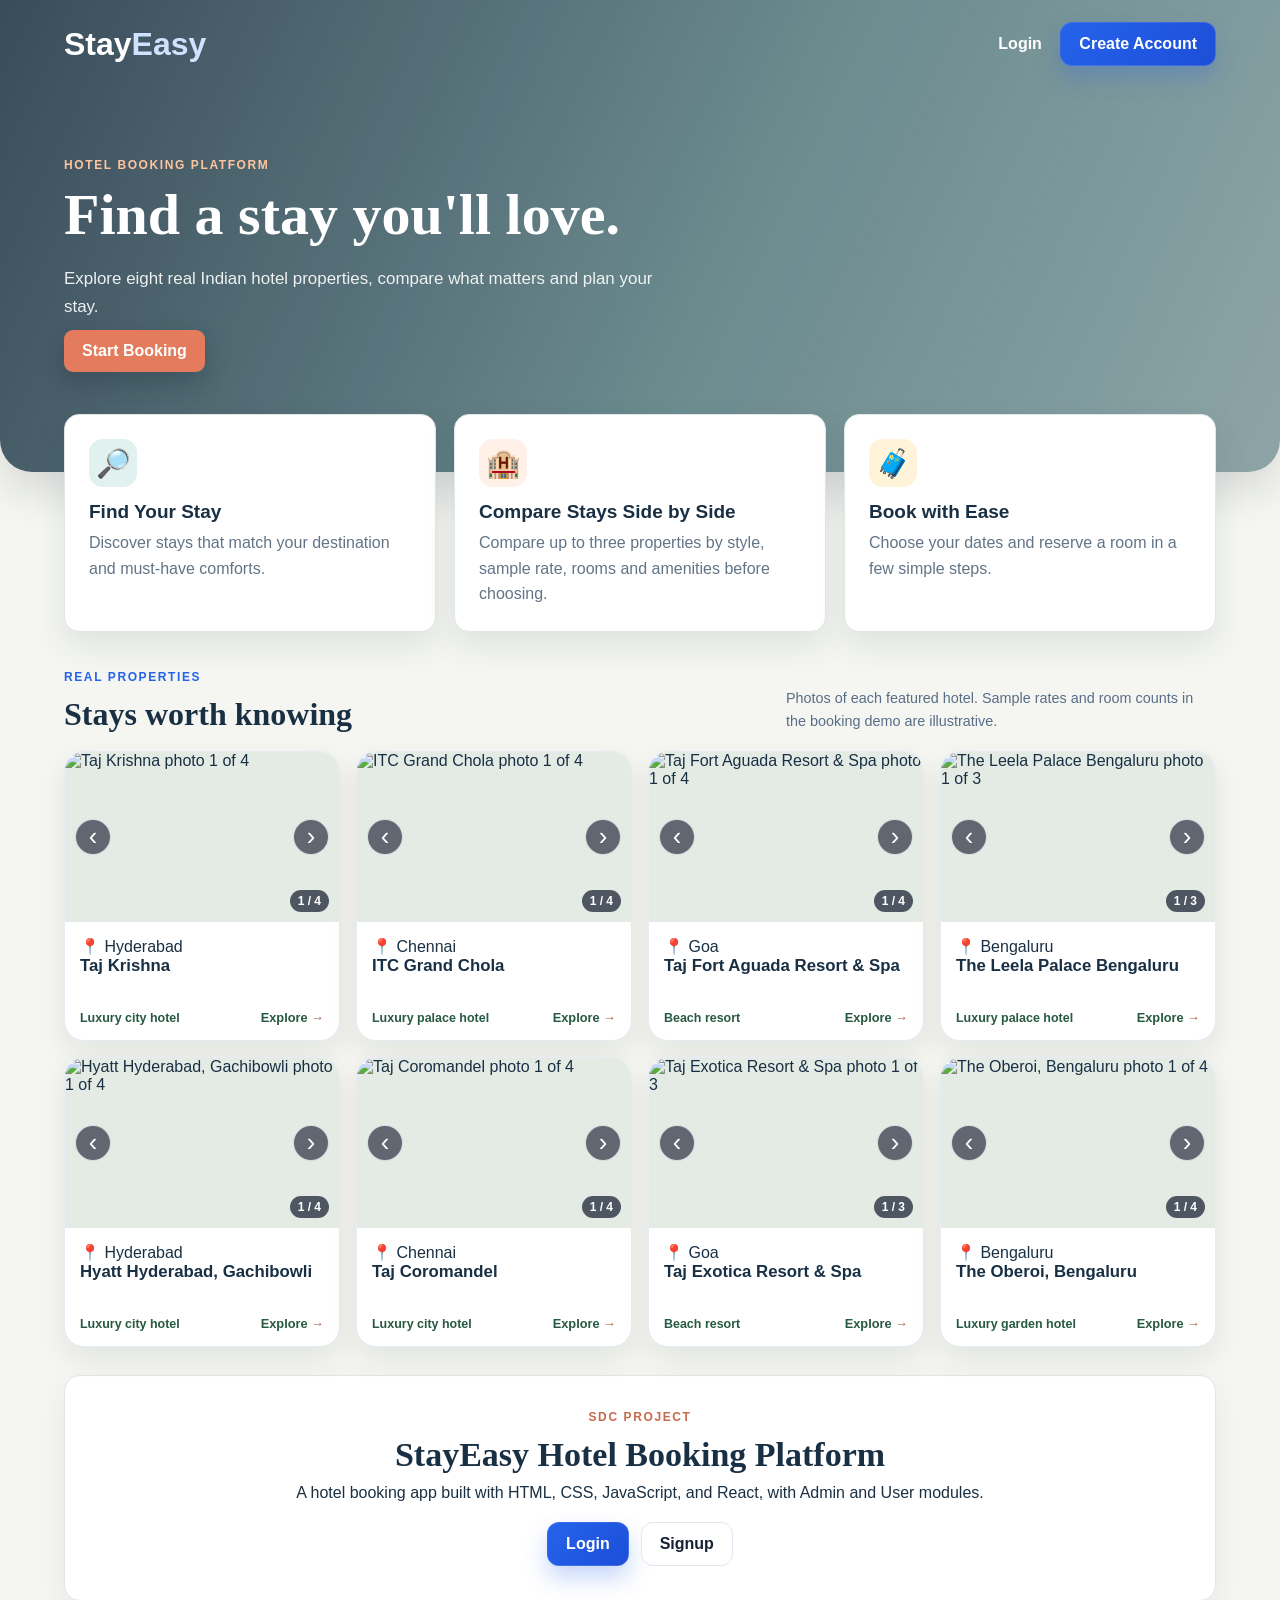
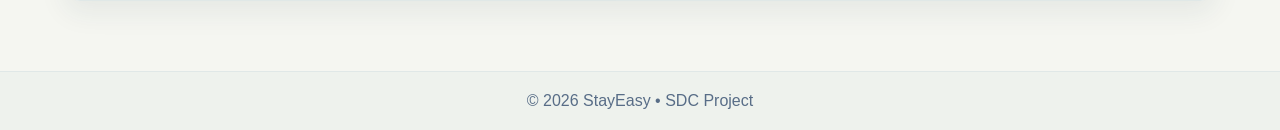
==== index.html @ d57a73f9 "Initial commit: hotel booking project" ====
<!DOCTYPE html>
<html lang="en">
  <head>
    <meta charset="UTF-8" />
    <meta name="viewport" content="width=device-width, initial-scale=1.0" />
    <title>StayEasy | Hotel Booking</title>
    <link rel="stylesheet" href="style.css?v=20261106-verified-galleries" />
  </head>

  <body class="landing-page">
    <header class="hero">
      <nav>
        <a class="brand" href="index.html">Stay<span>Easy</span></a>

        <div>
          <a class="nav-link" href="login.html">Login</a>
          <a class="nav-btn" href="signup.html">Create Account</a>
        </div>
      </nav>

      <div class="hero-content">
        <p class="eyebrow">HOTEL BOOKING PLATFORM</p>
        <h1>Find a stay you'll love.</h1>
        <p>
          Explore eight real Indian hotel properties, compare what matters and plan your stay.
        </p>
        <a class="primary-btn" href="login.html">Start Booking</a>
      </div>
    </header>

    <main class="landing">
      <section class="features">
        <article>
          <b>🔎</b>
          <h3>Find Your Stay</h3>
          <p>Discover stays that match your destination and must-have comforts.</p>
        </article>

        <article>
          <b>🏨</b>
          <h3>Compare Stays Side by Side</h3>
          <p>Compare up to three properties by style, sample rate, rooms and amenities before choosing.</p>
        </article>

        <article>
          <b>🧳</b>
          <h3>Book with Ease</h3>
          <p>Choose your dates and reserve a room in a few simple steps.</p>
        </article>
      </section>

      <section class="featured-stays">
        <div class="featured-stays-heading">
          <div>
            <p class="eyebrow blue">REAL PROPERTIES</p>
            <h2>Stays worth knowing</h2>
          </div>
          <p>Photos of each featured hotel. Sample rates and room counts in the booking demo are illustrative.</p>
        </div>

        <div id="featuredHotels" class="hotel-grid featured-hotel-grid"></div>
      </section>

      <section class="card center">
        <p class="eyebrow blue">SDC PROJECT</p>
        <h2>StayEasy Hotel Booking Platform</h2>
        <p>A hotel booking app built with HTML, CSS, JavaScript, and React, with Admin and User modules.</p>

        <div class="actions">
          <a class="primary-btn" href="login.html">Login</a>
          <a class="secondary-btn" href="signup.html">Signup</a>
        </div>
      </section>
    </main>

    <footer>© 2026 StayEasy • SDC Project</footer>
    <script src="https://cdnjs.cloudflare.com/ajax/libs/react/18.3.1/umd/react.production.min.js" crossorigin></script>
    <script src="https://cdnjs.cloudflare.com/ajax/libs/react-dom/18.3.1/umd/react-dom.production.min.js" crossorigin></script>
    <script src="script.js?v=20261106-react-featured-stays"></script>
    <script src="featured-hotels.js?v=20261106-react-featured-stays"></script>
  </body>
</html>
---- style.css ----
:root {
  --blue: #2563eb;
  --blue-dark: #1d4ed8;
  --bg: #f5f7fb;
  --text: #172033;
  --muted: #586d87;
  --card: #fff;
  --shadow: 0 12px 30px rgba(15, 23, 42, 0.08);
}

* { box-sizing: border-box; margin: 0; padding: 0; font-family: "Segoe UI", sans-serif; }
body {
  background: radial-gradient(circle at top, #f9fbff 0%, var(--bg) 42%, #edf2f7 100%);
  color: var(--text);
}
a { text-decoration: none; }
img { max-width: 100%; display: block; }
button, input, select { font: inherit; }

.hero {
  background: linear-gradient(120deg, rgba(9, 17, 33, 0.9), rgba(37, 99, 235, 0.75)), url('images/hotel-skyline.svg') center/cover no-repeat;
  color: #fff;
  min-height: 440px;
  border-bottom-left-radius: 28px;
  border-bottom-right-radius: 28px;
  box-shadow: 0 20px 40px rgba(15, 23, 42, 0.12);
}

nav, .dashboard-nav {
  display: flex; justify-content: space-between; align-items: center;
  padding: 20px 5%;
}

.brand { color: #fff; font-size: 2rem; font-weight: 800; }
.brand span { color: #cfe3ff; }
.brand.dark { color: var(--text); }
.brand.dark span { color: var(--blue); }

.nav-link, .nav-btn, .primary-btn, .secondary-btn, .logout, .book-btn, .confirm-btn, .delete {
  display: inline-flex; align-items: center; justify-content: center;
  border-radius: 12px; font-weight: 700; transition: 0.2s ease;
}

.nav-link { color: #fff; padding: 10px 14px; }
.nav-link:hover { background: rgba(255,255,255,0.08); }
.nav-btn, .primary-btn, .book-btn, .confirm-btn {
  background: linear-gradient(135deg, var(--blue), var(--blue-dark));
  color: #fff; padding: 12px 18px; box-shadow: 0 12px 22px rgba(37, 99, 235, .25);
  border: 1px solid rgba(255,255,255,0.12);
}
.nav-btn:hover, .primary-btn:hover, .book-btn:hover, .confirm-btn:hover {
  transform: translateY(-1px);
  box-shadow: 0 16px 26px rgba(37, 99, 235, .28);
}
.secondary-btn, .logout {
  background: #fff; color: var(--text); border: 1px solid #dfe7f1; padding: 12px 18px;
}
.secondary-btn:hover, .logout:hover { background: #f8fbff; }

.hero-content {
  max-width: 1200px; margin: 0 auto; padding: 72px 24px 86px;
}
.hero h1 { font-size: clamp(2.4rem, 6vw, 4.5rem); margin-bottom: 18px; }
.hero-content p:not(.eyebrow) { max-width: 620px; font-size: 1.06rem; line-height: 1.7; color: rgba(255,255,255,0.9); }
.eyebrow { letter-spacing: 1.6px; font-size: 12px; font-weight: 800; margin-bottom: 12px; }
.eyebrow.blue { color: var(--blue); }

.landing, .dashboard { max-width: 1200px; margin: 0 auto; padding: 48px 24px 70px; }
.features {
  display: grid; grid-template-columns: repeat(3, minmax(0, 1fr)); gap: 20px;
  margin-top: -70px; position: relative; z-index: 1;
}
.features article, .card, .auth-card, .stat, .stats > div, .hotel, .booking-item, .admin-hotel, .modal-card {
  background: var(--card); border: 1px solid #e5ecf4; border-radius: 20px; box-shadow: var(--shadow);
}
.features article, .card, .auth-card, .stat, .stats > div { padding: 24px; }
.hotel:hover, .booking-item:hover, .admin-hotel:hover {
  transform: translateY(-2px);
  box-shadow: 0 18px 36px rgba(15, 23, 42, 0.09);
}
.features b {
  display: inline-flex; width: 54px; height: 54px; align-items: center; justify-content: center;
  font-size: 28px; border-radius: 16px; background: #edf5ff;
}
.features h3 { margin: 12px 0 8px; }
.features p, .muted, .message { color: var(--muted); line-height: 1.7; }

.center { text-align: center; margin-top: 28px; }
.center h2 { font-size: clamp(1.9rem, 3vw, 2.4rem); margin-bottom: 10px; }
.actions { display: flex; justify-content: center; gap: 12px; margin-top: 20px; flex-wrap: wrap; }
footer { text-align: center; color: var(--muted); padding: 20px; }

.auth { min-height: 100vh; display: grid; place-items: center; padding: 30px 18px; background: linear-gradient(135deg, #eef5ff, #f8fafc); }
.auth-card { width: min(460px, 100%); padding: 28px; }
.auth-card form, .booking-form, #hotelForm { display: grid; gap: 14px; margin-top: 16px; }
label { display: grid; gap: 8px; font-weight: 600; }
input, select {
  width: 100%; border: 1px solid #dfeaf5; border-radius: 12px; background: #f8fbff;
  padding: 12px 14px; color: var(--text);
}
input:focus, select:focus { outline: none; border-color: rgba(37, 99, 235, .5); }

.dashboard-nav { background: rgba(255,255,255,.9); border-bottom: 1px solid #eaeff6; }
.dashboard-nav .brand { color: var(--text); }
.dashboard-nav .brand span { color: var(--blue); }

.dash-head { display: flex; justify-content: space-between; align-items: center; margin-bottom: 20px; }
.stats { display: grid; grid-template-columns: repeat(4, minmax(0, 1fr)); gap: 18px; margin-bottom: 24px; }
.stats > div, .stat { display: grid; place-items: center; padding: 20px; text-align: center; }
.stats b, .stat b { font-size: 2rem; color: var(--blue); }

.search {
  display: grid; grid-template-columns: repeat(4, minmax(0, 1fr)); gap: 14px;
  padding: 16px; margin-bottom: 20px; border: 1px solid #e6edf5; border-radius: 18px; background: rgba(255,255,255,.7);
}

.hotel-grid { display: grid; grid-template-columns: repeat(3, minmax(0, 1fr)); gap: 20px; }
.hotel { overflow: hidden; }
.hotel-gallery { position: relative; overflow: hidden; background: #e4ebe5; }
.hotel-image { width: 100%; height: 200px; object-fit: cover; }
.gallery-arrow {
  position: absolute;
  top: 50%;
  display: grid;
  width: 36px;
  height: 36px;
  place-items: center;
  transform: translateY(-50%);
  border: 1px solid rgba(255,255,255,.75);
  border-radius: 50%;
  background: rgba(15, 23, 42, .62);
  color: #fff;
  cursor: pointer;
  font-size: 1.6rem;
  line-height: 1;
}
.gallery-arrow:hover { background: rgba(15, 23, 42, .88); }
.gallery-previous { left: 10px; }
.gallery-next { right: 10px; }
.gallery-count {
  position: absolute;
  right: 10px;
  bottom: 10px;
  padding: 4px 8px;
  border-radius: 999px;
  background: rgba(15, 23, 42, .7);
  color: #fff;
  font-size: .75rem;
  font-weight: 700;
}
.hotel-body { padding: 18px; }
.hotel-top { display: flex; justify-content: space-between; align-items: flex-start; margin-bottom: 12px; }
.rating { background: #fff7d6; color: #915d00; border-radius: 999px; padding: 6px 10px; font-size: 0.8rem; font-weight: 800; }
.hotel-type { color: #275943; font-size: 0.78rem; font-weight: 700; }
.amenities { display: flex; flex-wrap: wrap; gap: 8px; margin: 10px 0 16px; }
.chip { background: #edf5ff; color: var(--blue); border-radius: 999px; padding: 6px 10px; font-size: 0.78rem; font-weight: 700; }
.hotel-bottom { display: flex; justify-content: space-between; align-items: end; gap: 12px; }
.price strong { font-size: 1.5rem; }
.price span, .rooms { color: var(--muted); font-size: 0.82rem; }
.hotel-actions { display: flex; align-items: center; gap: 8px; }
.book-btn { padding: 12px 16px; cursor: pointer; }
.book-btn:disabled { background: #d8e1ec; color: #49617d; box-shadow: none; }
.compare-toggle {
  padding: 10px 12px;
  border: 1px solid #cbd9d5;
  border-radius: 10px;
  background: #fff;
  color: #275943;
  cursor: pointer;
  font-weight: 700;
}
.compare-toggle:hover, .compare-toggle.selected { background: #e8f2ed; border-color: #8ab59e; }
.compare-tray {
  position: sticky;
  bottom: 12px;
  z-index: 5;
  display: flex;
  align-items: center;
  justify-content: space-between;
  gap: 16px;
  margin: 20px 0;
  padding: 16px 18px;
  border: 1px solid #d5e4dc;
  border-radius: 16px;
  background: rgba(255, 255, 255, .97);
  box-shadow: 0 12px 30px rgba(15, 23, 42, .16);
}
.compare-tray[hidden] { display: none; }
.compare-tray > div:first-child { display: grid; gap: 3px; }
.compare-tray span, .compare-tray small { color: var(--muted); }
.compare-tray small { font-size: .82rem; }
.compare-tray-actions { display: flex; gap: 8px; }
.compare-tray button:disabled { cursor: not-allowed; opacity: .55; transform: none; }

.booking-item, .admin-hotel { display: flex; justify-content: space-between; align-items: center; padding: 15px 16px; margin-bottom: 10px; }
.status { color: #0d8b5d; font-weight: 700; }
.delete { background: #ffeaea; color: #c12d2d; padding: 10px 12px; }

.modal { position: fixed; inset: 0; background: rgba(15, 23, 42, 0.5); display: grid; place-items: center; padding: 20px; }
.modal.hidden { display: none; }
.modal-card { width: min(420px, 100%); max-height: calc(100vh - 40px); overflow-y: auto; padding: 22px; position: relative; }
.comparison-open .modal-card { width: min(1000px, 100%); }
.comparison-grid { display: grid; grid-template-columns: repeat(auto-fit, minmax(210px, 1fr)); gap: 14px; margin-top: 18px; }
.comparison-hotel { padding: 14px; border: 1px solid #e5ecf4; border-radius: 14px; background: #fbfcfe; }
.comparison-hotel > img { width: 100%; height: 140px; margin-bottom: 12px; border-radius: 9px; object-fit: cover; }
.comparison-hotel h3 { margin-bottom: 4px; }
.comparison-hotel dl { display: grid; gap: 10px; margin: 14px 0; }
.comparison-hotel dl > div { padding-top: 8px; border-top: 1px solid #e5ecf4; }
.comparison-hotel dt { color: var(--muted); font-size: .78rem; font-weight: 700; }
.comparison-hotel dd { margin-top: 3px; line-height: 1.45; }
.comparison-hotel .book-btn { width: 100%; }
.close { position: absolute; right: 14px; top: 8px; background: transparent; font-size: 2rem; color: var(--muted); }

.success-popup {
  position: fixed; right: 20px; bottom: 20px; z-index: 200;
  opacity: 0; transform: translateY(20px); transition: 0.25s ease;
}
.success-popup.show { opacity: 1; transform: translateY(0); }
.success-card {
  display: flex; align-items: center; gap: 12px; background: #0f172a; color: #fff;
  padding: 14px 18px; border-radius: 14px; box-shadow: 0 18px 36px rgba(15, 23, 42, 0.18);
}
.success-card span {
  width: 28px; height: 28px; border-radius: 50%; background: #22c55e; color: #fff;
  display: grid; place-items: center; font-weight: 800;
}

.table { width: 100%; border-collapse: collapse; }
.table th, .table td { border-bottom: 1px solid #edf2f7; padding: 10px; text-align: left; }
.featured-stays { margin: 38px 0 28px; }
.featured-stays-heading { display: flex; align-items: end; justify-content: space-between; gap: 24px; margin-bottom: 18px; }
.featured-stays-heading h2 { color: #193044; font-family: Georgia, "Times New Roman", serif; font-size: 32px; }
.featured-stays-heading > p { max-width: 430px; color: var(--muted); font-size: .9rem; line-height: 1.6; }
.featured-hotel-grid { grid-template-columns: repeat(4, minmax(0, 1fr)); gap: 16px; }
.featured-hotel-grid .hotel-image { height: 170px; }
.featured-hotel-grid .hotel-body { padding: 15px; }
.featured-hotel-grid .hotel-body h3 { min-height: 2.5em; font-size: 1.05rem; }
.featured-hotel-grid .hotel-bottom { align-items: center; margin-top: 12px; }
.hotel-visit { color: #275943; font-size: .8rem; font-weight: 800; white-space: nowrap; }
.hotel-visit span { color: #a65b3c; }

@media (max-width: 960px) {
  .features, .hotel-grid, .stats, .search { grid-template-columns: repeat(2, minmax(0, 1fr)); }
  .featured-hotel-grid { grid-template-columns: repeat(2, minmax(0, 1fr)); }
}
@media (max-width: 640px) {
  .features, .hotel-grid, .stats, .search { grid-template-columns: 1fr; }
  nav, .dashboard-nav, .dash-head, .hotel-bottom, .booking-item, .admin-hotel { flex-direction: column; align-items: flex-start; }
  .brand { font-size: 1.7rem; }
  .featured-hotel-grid { grid-template-columns: 1fr; }
  .featured-stays-heading, .compare-tray { align-items: flex-start; flex-direction: column; }
  .compare-tray-actions { width: 100%; }
  .compare-tray-actions button { flex: 1; }
  .hotel-actions { width: 100%; justify-content: space-between; }
}

.home-page {
  min-height: 100vh;
  background: #f5f6f2;
  color: #1d2d28;
  font-family: "Aptos", "Segoe UI", sans-serif;
}
.home-page * { font-family: inherit; }
.home-page h1, .home-page h2, .home-page h3 {
  font-family: "Iowan Old Style", "Palatino Linotype", Georgia, serif;
  letter-spacing: 0;
}
.home-hero {
  position: relative;
  isolation: isolate;
  min-height: 535px;
  overflow: hidden;
  padding: 0 32px 92px;
  background: #30463d;
  color: #fff;
}
.home-hero::after {
  position: absolute;
  z-index: 0;
  inset: 0;
  background: linear-gradient(90deg, rgba(17, 39, 33, .82), rgba(17, 39, 33, .46) 53%, rgba(17, 39, 33, .12));
  content: "";
}
.home-hero-photo {
  position: absolute;
  z-index: -1;
  inset: 0;
  width: 100%;
  height: 100%;
  object-fit: cover;
  object-position: center 55%;
}
.site-nav {
  position: relative;
  z-index: 1;
  display: flex;
  width: min(1280px, 100%);
  margin: 0 auto;
  padding: 22px 0;
}
.home-page .site-nav .brand {
  color: #fff;
  font-family: "Aptos", "Segoe UI", sans-serif;
  font-size: 25px;
}
.home-page .site-nav .brand span { color: #efb18c; }
.site-nav-links { display: flex; align-items: center; gap: 28px; }
.site-nav-links a { color: rgba(255, 255, 255, .94); font-size: 14px; font-weight: 600; }
.site-nav-links .site-login { margin-left: 8px; }
.site-nav-links .site-signup {
  padding: 11px 17px;
  border-radius: 8px;
  background: #f2b18c;
  color: #263b32;
}
.home-copy {
  position: relative;
  z-index: 1;
  width: min(1280px, 100%);
  margin: 0 auto;
  padding-top: 82px;
  animation: home-arrive .65s ease both;
}
.home-eyebrow, .home-kicker {
  margin-bottom: 14px;
  color: #f2b18c;
  font-size: 11px;
  font-weight: 800;
  letter-spacing: 1.5px;
}
.home-copy h1 { max-width: 680px; font-size: 60px; line-height: 1.03; }
.home-intro { max-width: 510px; margin-top: 18px; color: rgba(255, 255, 255, .9); font-size: 17px; line-height: 1.65; }
.home-search-wrap {
  position: relative;
  z-index: 2;
  width: min(1280px, 100%);
  margin: -46px auto 0;
  padding: 0 28px;
}
.home-search {
  display: grid;
  grid-template-columns: minmax(190px, 1.3fr) repeat(2, minmax(160px, 1fr)) auto;
  align-items: center;
  gap: 0;
  padding: 14px;
  border: 1px solid #e5e8e2;
  border-radius: 12px;
  background: #fff;
  box-shadow: 0 18px 48px rgba(25, 44, 36, .13);
}
.home-search-field {
  min-width: 0;
  padding: 5px 18px;
  border-right: 1px solid #e5e8e2;
  font-weight: 400;
}
.home-search-field span { color: #66736c; font-size: 12px; font-weight: 700; }
.home-search-field select, .home-search-field input {
  min-width: 0;
  padding: 7px 0 3px;
  border: 0;
  border-radius: 0;
  background: transparent;
  color: #20322b;
  font-size: 15px;
}
.home-search-field select:focus, .home-search-field input:focus { border: 0; outline: 0; }
.home-search-button {
  min-height: 52px;
  padding: 0 25px;
  border: 0;
  border-radius: 8px;
  background: #275943;
  color: #fff;
  cursor: pointer;
  font-size: 14px;
  font-weight: 700;
  transition: background .2s ease, transform .2s ease;
}
.home-search-button:hover { transform: translateY(-1px); background: #1e4936; }
.home-content { width: min(1280px, 100%); margin: 0 auto; padding: 70px 28px 84px; }
.home-section-head { display: flex; align-items: end; justify-content: space-between; gap: 20px; margin-bottom: 25px; }
.home-kicker { margin-bottom: 10px; color: #a65b3c; }
.home-section-head h2 { color: #1d2d28; font-size: 36px; line-height: 1.15; }
.home-text-link { padding-bottom: 5px; color: #275943; font-size: 14px; font-weight: 700; }
.home-text-link span { margin-left: 5px; color: #a65b3c; }
.home-stay-grid { display: grid; grid-template-columns: repeat(3, minmax(0, 1fr)); gap: 22px; }
.home-stay-card { overflow: hidden; border: 1px solid #e5e8e2; border-radius: 12px; background: #fff; box-shadow: 0 8px 24px rgba(25, 44, 36, .05); animation: home-arrive .55s ease both; }
.home-stay-card:nth-child(2) { animation-delay: .08s; }
.home-stay-card:nth-child(3) { animation-delay: .16s; }
.home-stay-photo-wrap { position: relative; overflow: hidden; aspect-ratio: 1.58; background: #e4ebe5; }
.home-stay-photo { width: 100%; height: 100%; object-fit: cover; transition: transform .35s ease; }
.home-stay-card:hover .home-stay-photo { transform: scale(1.035); }
.home-stay-rating {
  position: absolute;
  top: 13px;
  right: 13px;
  padding: 7px 10px;
  border-radius: 6px;
  background: rgba(255, 255, 255, .95);
  color: #25372f;
  font-size: 12px;
  font-weight: 800;
}
.home-stay-details { padding: 18px 19px 17px; }
.home-stay-location { margin-bottom: 5px; color: #66736c; font-size: 12px; font-weight: 600; }
.home-stay-details h3 { color: #1d2d28; font-size: 22px; }
.home-stay-bottom { display: flex; align-items: center; justify-content: space-between; gap: 10px; margin-top: 19px; padding-top: 14px; border-top: 1px solid #edf0eb; }
.home-stay-bottom p { color: #66736c; font-size: 12px; white-space: nowrap; }
.home-stay-bottom strong { color: #1d2d28; font-size: 17px; }
.home-stay-bottom button {
  padding: 7px 0 7px 8px;
  border: 0;
  background: transparent;
  color: #275943;
  cursor: pointer;
  font-size: 12px;
  font-weight: 800;
  white-space: nowrap;
}
.home-stay-bottom button span { margin-left: 3px; color: #a65b3c; }
.home-footer {
  display: flex;
  align-items: center;
  justify-content: space-between;
  gap: 20px;
  padding: 22px max(28px, calc((100% - 1224px) / 2));
  border-top: 1px solid #e3e8e1;
  background: #fff;
  color: #66736c;
  font-size: 13px;
}
.home-footer .brand { color: #20322b; font-size: 21px; }
.home-footer .brand span { color: #a65b3c; }
.home-footer > a:last-child { color: #275943; font-weight: 700; }
@keyframes home-arrive {
  from { opacity: 0; transform: translateY(12px); }
  to { opacity: 1; transform: translateY(0); }
}
@media (max-width: 900px) {
  .home-search { grid-template-columns: repeat(2, minmax(0, 1fr)); gap: 8px; }
  .home-search-field:nth-child(2) { border-right: 0; }
  .home-search-button { grid-column: 1 / -1; }
  .home-stay-grid { gap: 15px; }
  .home-stay-details { padding: 15px; }
  .home-stay-bottom { align-items: flex-start; flex-direction: column; }
  .home-stay-bottom button { padding-left: 0; }
}
@media (max-width: 620px) {
  .home-hero { min-height: 470px; padding: 0 20px 88px; }
  .site-nav { align-items: flex-start; flex-direction: column; gap: 16px; padding: 18px 0; }
  .site-nav-links { width: 100%; flex-wrap: wrap; gap: 15px; }
  .site-nav-links a { font-size: 13px; }
  .site-nav-links .site-login { margin-left: auto; }
  .site-nav-links .site-signup { padding: 8px 12px; }
  .home-copy { padding-top: 60px; }
  .home-copy h1 { font-size: 43px; }
  .home-intro { max-width: 360px; font-size: 15px; }
  .home-search-wrap { margin-top: -60px; padding: 0 16px; }
  .home-search { grid-template-columns: 1fr; padding: 9px 14px 14px; }
  .home-search-field, .home-search-field:nth-child(2) { padding: 9px 3px; border-right: 0; border-bottom: 1px solid #e5e8e2; }
  .home-search-field select, .home-search-field input { padding: 6px 0 2px; }
  .home-search-button { min-height: 48px; margin-top: 5px; }
  .home-content { padding: 24px 18px 64px; }
  .home-section-head { align-items: flex-start; flex-direction: column; gap: 13px; }
  .home-section-head h2 { font-size: 31px; }
  .home-stay-grid { grid-template-columns: 1fr; gap: 16px; }
  .home-stay-photo-wrap { aspect-ratio: 1.7; }
  .home-stay-bottom { align-items: center; flex-direction: row; }
  .home-stay-bottom button { padding-left: 8px; }
  .home-footer { align-items: flex-start; flex-direction: column; gap: 8px; padding: 22px 18px; }
}
@media (prefers-reduced-motion: reduce) {
  .home-copy, .home-stay-card { animation: none; }
  .home-stay-photo, .home-search-button { transition: none; }
}

.landing-page {
  background: #f5f6f1;
  color: #193044;
}

.landing-page .hero {
  min-height: 460px;
  border-bottom-left-radius: 32px;
  border-bottom-right-radius: 32px;
  background:
    linear-gradient(115deg, rgba(16, 39, 57, .82), rgba(24, 75, 84, .62) 58%, rgba(29, 76, 86, .48)),
    url("https://images.unsplash.com/photo-1566073771259-6a8506099945?auto=format&fit=crop&w=2200&q=85") center 55% / cover no-repeat;
}

.landing-page .hero nav {
  width: min(1200px, 100%);
  margin: 0 auto;
  padding: 22px 24px;
}

.landing-page .hero-content {
  padding: 70px 24px 100px;
}

.landing-page .hero .eyebrow {
  color: #ffc49e;
}

.landing-page .hero h1 {
  max-width: 720px;
  font-family: Georgia, "Times New Roman", serif;
  font-size: 58px;
  line-height: 1.08;
}

.landing-page .hero .primary-btn {
  margin-top: 8px;
  border: 0;
  border-radius: 9px;
  background: #e47b5c;
  box-shadow: 0 10px 24px rgba(13, 31, 43, .24);
}

.landing-page .landing {
  padding-top: 0;
}

.landing-page .features {
  gap: 18px;
  margin-top: -58px;
}

.landing-page .features article {
  min-height: 180px;
  padding: 24px;
  border: 1px solid #e0e8e7;
  border-radius: 15px;
  box-shadow: 0 14px 32px rgba(29, 55, 67, .1);
  transition: transform .2s ease, box-shadow .2s ease;
}

.landing-page .features article:hover {
  transform: translateY(-4px);
  box-shadow: 0 20px 38px rgba(29, 55, 67, .15);
}

.landing-page .features article b {
  width: 48px;
  height: 48px;
  border-radius: 14px;
  background: #e1f1ef;
  color: #176b72;
}

.landing-page .features article:nth-child(2) b {
  background: #fff0e8;
}

.landing-page .features article:nth-child(3) b {
  background: #fff3d9;
}

.landing-page .features h3 {
  margin: 14px 0 7px;
  color: #193044;
  font-size: 19px;
}

.landing-page .features p {
  color: #627486;
  line-height: 1.6;
}

.landing-page .center {
  margin-top: 26px;
  padding: 34px 24px;
  border: 1px solid #e0e8e7;
  border-radius: 16px;
  box-shadow: 0 12px 28px rgba(29, 55, 67, .07);
}

.landing-page .center .eyebrow.blue {
  color: #c46a4d;
}

.landing-page .center h2 {
  color: #193044;
  font-family: Georgia, "Times New Roman", serif;
  font-size: 34px;
}

.landing-page footer {
  border-top: 1px solid #e0e8e7;
  background: #eef2ed;
}

@media (max-width: 640px) {
  .landing-page .hero {
    min-height: 420px;
  }

  .landing-page .hero-content {
    padding: 52px 24px 90px;
  }

  .landing-page .hero h1 {
    font-size: 43px;
  }

  .landing-page .features {
    margin-top: -48px;
  }

  .landing-page .center {
    padding: 28px 18px;
  }

  .landing-page .center h2 {
    font-size: 29px;
  }
}

@media (max-width: 640px) {
  .featured-stays-heading h2 { font-size: 28px; }
  .comparison-grid { grid-template-columns: 1fr; }
}

@media (prefers-reduced-motion: reduce) {
  .landing-page .features article {
    transition: none;
  }
}
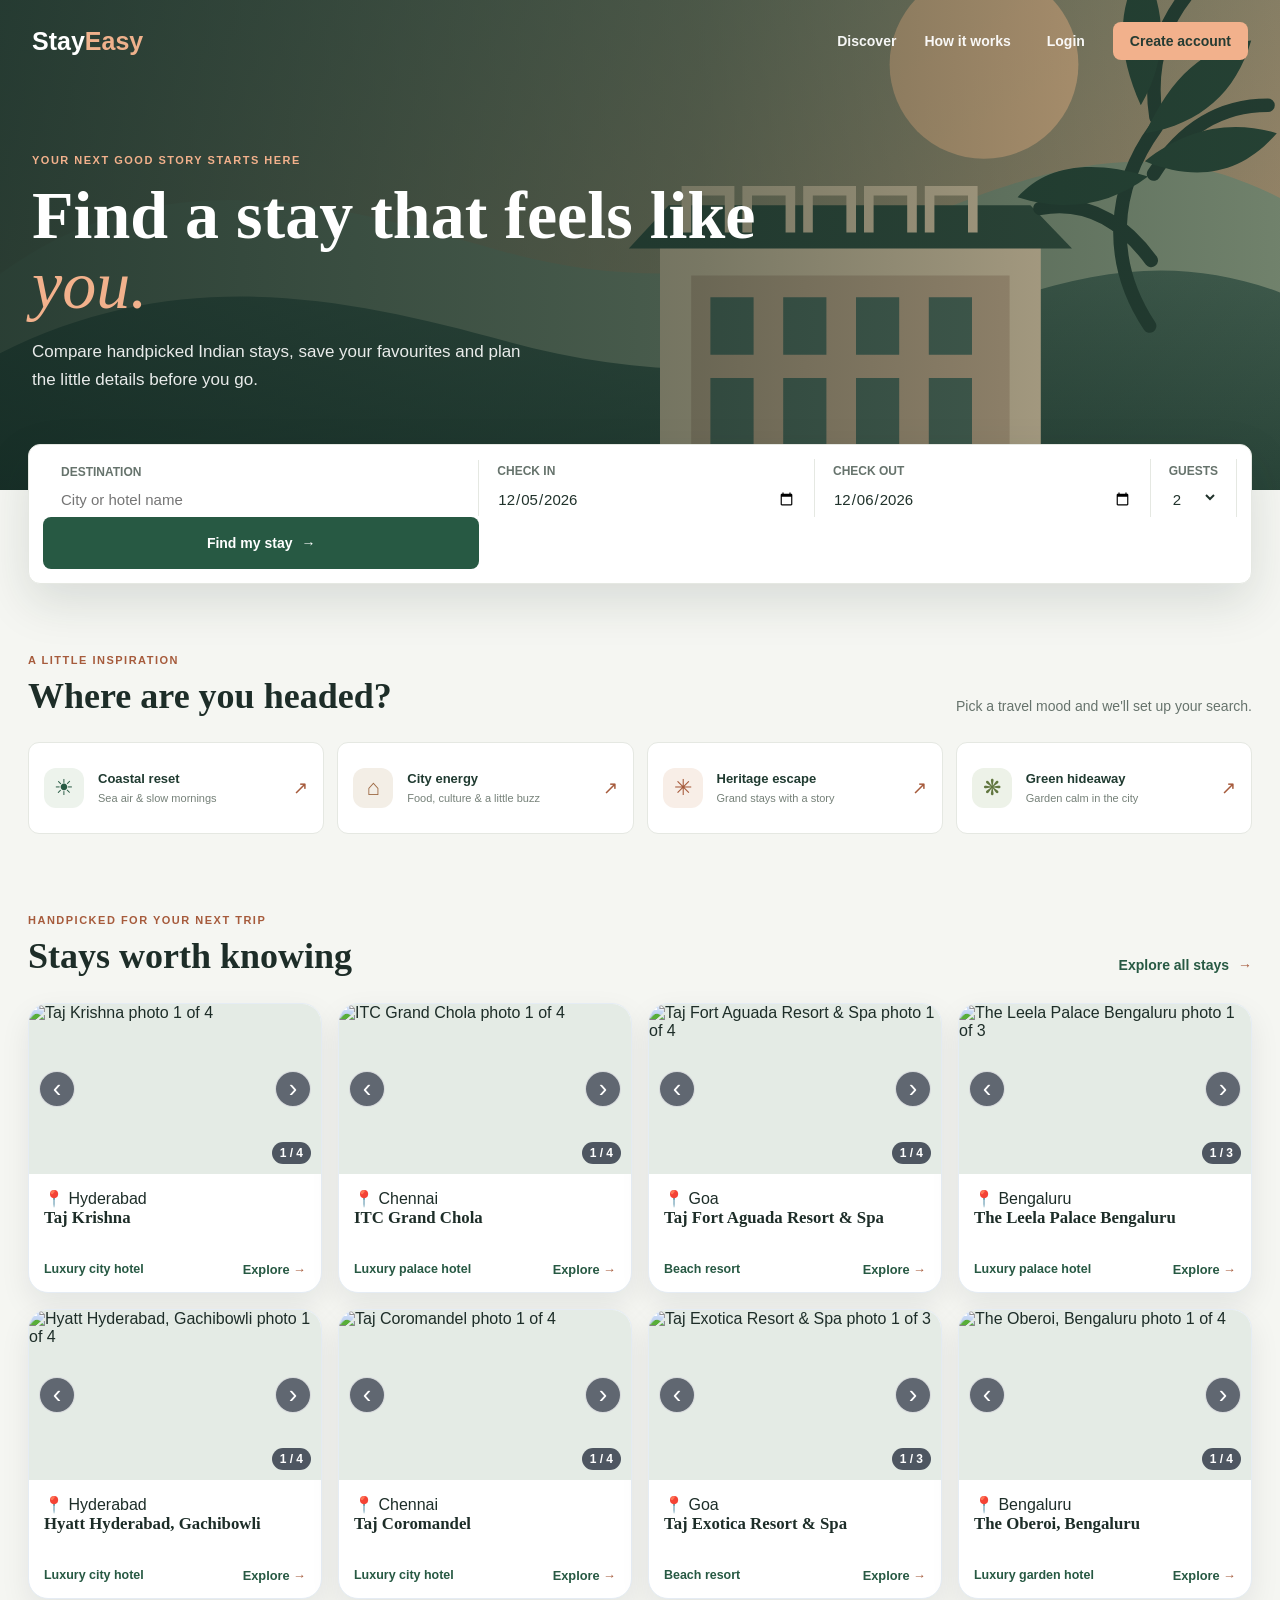
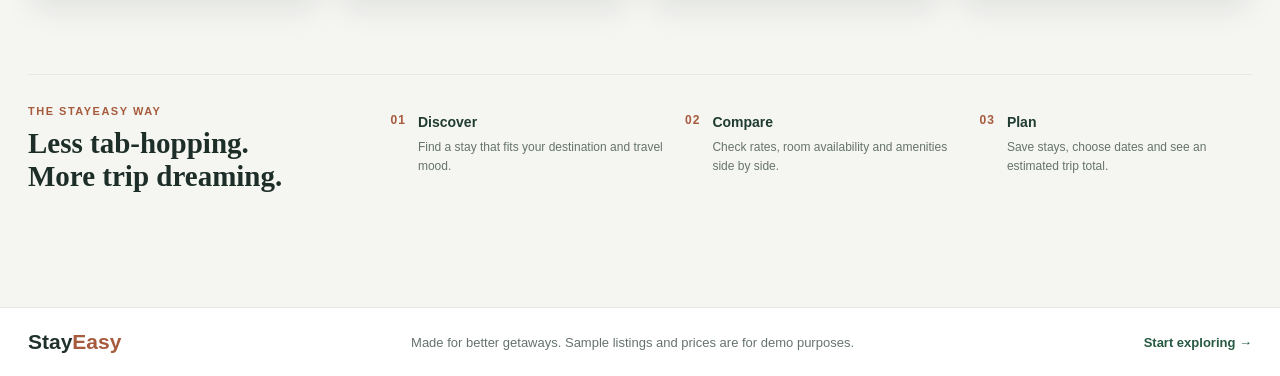
==== commit 5b113820: "Complete StayEasy hotel booking experience Co-authored-by: Copilot <223556219+Copilot@users.noreply." ====
--- a/index.html
+++ b/index.html
@@ -3,80 +3,123 @@
   <head>
     <meta charset="UTF-8" />
     <meta name="viewport" content="width=device-width, initial-scale=1.0" />
-    <title>StayEasy | Hotel Booking</title>
-    <link rel="stylesheet" href="style.css?v=20261106-verified-galleries" />
+    <meta name="theme-color" content="#203b31" />
+    <meta name="description" content="Discover stays across India, compare hotels and plan your next trip with StayEasy." />
+    <title>StayEasy | Find your kind of stay</title>
+    <link rel="preload" href="images/stayeasy-hero.svg" as="image" type="image/svg+xml" />
+    <link rel="stylesheet" href="style.css?v=20261125-luxe-v6" />
   </head>
 
-  <body class="landing-page">
-    <header class="hero">
-      <nav>
+  <body class="home-page">
+    <header class="home-hero">
+      <img class="home-hero-photo" src="images/stayeasy-hero.svg" alt="" fetchpriority="high" />
+      <nav class="site-nav" aria-label="Main navigation">
         <a class="brand" href="index.html">Stay<span>Easy</span></a>
-
-        <div>
-          <a class="nav-link" href="login.html">Login</a>
-          <a class="nav-btn" href="signup.html">Create Account</a>
+        <div class="site-nav-links">
+          <a href="#discover">Discover</a>
+          <a href="#how-it-works">How it works</a>
+          <a class="site-login" href="login.html">Login</a>
+          <a class="site-signup" href="signup.html">Create account</a>
         </div>
       </nav>
 
-      <div class="hero-content">
-        <p class="eyebrow">HOTEL BOOKING PLATFORM</p>
-        <h1>Find a stay you'll love.</h1>
-        <p>
-          Explore eight real Indian hotel properties, compare what matters and plan your stay.
-        </p>
-        <a class="primary-btn" href="login.html">Start Booking</a>
+      <div class="home-copy">
+        <p class="home-eyebrow">YOUR NEXT GOOD STORY STARTS HERE</p>
+        <h1>Find a stay that feels like <em>you.</em></h1>
+        <p class="home-intro">Compare handpicked Indian stays, save your favourites and plan the little details before you go.</p>
       </div>
     </header>
 
-    <main class="landing">
-      <section class="features">
-        <article>
-          <b>🔎</b>
-          <h3>Find Your Stay</h3>
-          <p>Discover stays that match your destination and must-have comforts.</p>
-        </article>
+    <main>
+      <div class="home-search-wrap">
+        <form id="landingSearchForm" class="home-search" onsubmit="startLandingSearch(event)">
+          <label class="home-search-field" for="landingDestination">
+            <span>DESTINATION</span>
+            <input id="landingDestination" name="destination" type="search" placeholder="City or hotel name" autocomplete="off" />
+          </label>
+          <label class="home-search-field" for="landingCheckin">
+            <span>CHECK IN</span>
+            <input id="landingCheckin" name="checkin" type="date" required />
+          </label>
+          <label class="home-search-field" for="landingCheckout">
+            <span>CHECK OUT</span>
+            <input id="landingCheckout" name="checkout" type="date" required />
+          </label>
+          <label class="home-search-field" for="landingGuests">
+            <span>GUESTS</span>
+            <select id="landingGuests" name="guests">
+              <option>1</option>
+              <option selected>2</option>
+              <option>3</option>
+              <option>4</option>
+              <option>5</option>
+              <option>6</option>
+            </select>
+          </label>
+          <button class="home-search-button" type="submit">Find my stay <span aria-hidden="true">→</span></button>
+        </form>
+      </div>
 
-        <article>
-          <b>🏨</b>
-          <h3>Compare Stays Side by Side</h3>
-          <p>Compare up to three properties by style, sample rate, rooms and amenities before choosing.</p>
-        </article>
+      <section class="home-content" id="discover">
+        <div class="home-section-head">
+          <div>
+            <p class="home-kicker">A LITTLE INSPIRATION</p>
+            <h2>Where are you headed?</h2>
+          </div>
+          <p class="home-section-note">Pick a travel mood and we'll set up your search.</p>
+        </div>
+        <div class="mood-grid" aria-label="Choose a travel mood">
+          <button class="mood-card" type="button" data-destination="Goa" onclick="chooseTravelMood(this, 'Goa', 'Coastal reset')">
+            <span class="mood-icon" aria-hidden="true">☀</span>
+            <span><b>Coastal reset</b><small>Sea air & slow mornings</small></span>
+            <span class="mood-arrow" aria-hidden="true">↗</span>
+          </button>
+          <button class="mood-card" type="button" data-destination="Hyderabad" onclick="chooseTravelMood(this, 'Hyderabad', 'City energy')">
+            <span class="mood-icon" aria-hidden="true">⌂</span>
+            <span><b>City energy</b><small>Food, culture & a little buzz</small></span>
+            <span class="mood-arrow" aria-hidden="true">↗</span>
+          </button>
+          <button class="mood-card" type="button" data-destination="Chennai" onclick="chooseTravelMood(this, 'Chennai', 'Heritage escape')">
+            <span class="mood-icon" aria-hidden="true">✳</span>
+            <span><b>Heritage escape</b><small>Grand stays with a story</small></span>
+            <span class="mood-arrow" aria-hidden="true">↗</span>
+          </button>
+          <button class="mood-card" type="button" data-destination="Bengaluru" onclick="chooseTravelMood(this, 'Bengaluru', 'Green hideaway')">
+            <span class="mood-icon" aria-hidden="true">❋</span>
+            <span><b>Green hideaway</b><small>Garden calm in the city</small></span>
+            <span class="mood-arrow" aria-hidden="true">↗</span>
+          </button>
+        </div>
+        <p id="moodStatus" class="mood-status" aria-live="polite"></p>
 
-        <article>
-          <b>🧳</b>
-          <h3>Book with Ease</h3>
-          <p>Choose your dates and reserve a room in a few simple steps.</p>
-        </article>
-      </section>
-
-      <section class="featured-stays">
-        <div class="featured-stays-heading">
+        <div class="home-section-head featured-heading">
           <div>
-            <p class="eyebrow blue">REAL PROPERTIES</p>
+            <p class="home-kicker">HANDPICKED FOR YOUR NEXT TRIP</p>
             <h2>Stays worth knowing</h2>
           </div>
-          <p>Photos of each featured hotel. Sample rates and room counts in the booking demo are illustrative.</p>
+          <a class="home-text-link" href="login.html">Explore all stays <span>→</span></a>
         </div>
+        <div id="featuredHotels" class="hotel-grid featured-hotel-grid" aria-live="polite"></div>
 
-        <div id="featuredHotels" class="hotel-grid featured-hotel-grid"></div>
-      </section>
-
-      <section class="card center">
-        <p class="eyebrow blue">SDC PROJECT</p>
-        <h2>StayEasy Hotel Booking Platform</h2>
-        <p>A hotel booking app built with HTML, CSS, JavaScript, and React, with Admin and User modules.</p>
-
-        <div class="actions">
-          <a class="primary-btn" href="login.html">Login</a>
-          <a class="secondary-btn" href="signup.html">Signup</a>
-        </div>
+        <section class="how-it-works" id="how-it-works">
+          <div>
+            <p class="home-kicker">THE STAYEASY WAY</p>
+            <h2>Less tab-hopping.<br />More trip dreaming.</h2>
+          </div>
+          <div class="how-step"><span>01</span><div><b>Discover</b><p>Find a stay that fits your destination and travel mood.</p></div></div>
+          <div class="how-step"><span>02</span><div><b>Compare</b><p>Check rates, room availability and amenities side by side.</p></div></div>
+          <div class="how-step"><span>03</span><div><b>Plan</b><p>Save stays, choose dates and see an estimated trip total.</p></div></div>
+        </section>
       </section>
     </main>
 
-    <footer>© 2026 StayEasy • SDC Project</footer>
-    <script src="https://cdnjs.cloudflare.com/ajax/libs/react/18.3.1/umd/react.production.min.js" crossorigin></script>
-    <script src="https://cdnjs.cloudflare.com/ajax/libs/react-dom/18.3.1/umd/react-dom.production.min.js" crossorigin></script>
-    <script src="script.js?v=20261106-react-featured-stays"></script>
-    <script src="featured-hotels.js?v=20261106-react-featured-stays"></script>
+    <footer class="home-footer">
+      <a class="brand" href="index.html">Stay<span>Easy</span></a>
+      <p>Made for better getaways. Sample listings and prices are for demo purposes.</p>
+      <a href="login.html">Start exploring <span>→</span></a>
+    </footer>
+
+    <script src="script.js?v=20261125-luxe-v7"></script>
+    <script src="featured-hotels.js?v=20261125-luxe-v4"></script>
   </body>
 </html>
--- a/style.css
+++ b/style.css
@@ -214,6 +214,7 @@
 .success-popup {
   position: fixed; right: 20px; bottom: 20px; z-index: 200;
   opacity: 0; transform: translateY(20px); transition: 0.25s ease;
+  pointer-events: none;
 }
 .success-popup.show { opacity: 1; transform: translateY(0); }
 .success-card {
@@ -626,4 +627,897 @@
   .landing-page .features article {
     transition: none;
   }
+}
+
+.home-page .home-hero {
+  min-height: 490px;
+  padding: 0 32px 86px;
+  background: #203b31;
+}
+.home-page .home-hero::after {
+  background: linear-gradient(90deg, rgba(17, 39, 33, .78), rgba(17, 39, 33, .5) 55%, rgba(17, 39, 33, .16));
+}
+.home-page .home-copy { padding-top: 72px; }
+.home-page .home-copy h1 { max-width: 760px; font-size: clamp(44px, 6vw, 68px); }
+.home-page .home-copy h1 em { color: #f2b18c; font-weight: 500; }
+.home-page .site-nav { justify-content: space-between; align-items: center; }
+.home-page .home-search-wrap { padding: 0 28px; }
+.home-search-field { display: grid; gap: 5px; }
+.home-search-field:focus-within { background: #f5f8f4; border-radius: 8px; }
+.home-search-button { display: inline-flex; align-items: center; justify-content: center; gap: 9px; }
+.home-search-button:focus-visible, .mood-card:focus-visible, .favorite-toggle:focus-visible, .saved-filter:focus-visible {
+  outline: 3px solid #e47b5c;
+  outline-offset: 3px;
+}
+.home-section-note { max-width: 340px; color: #66736c; font-size: 14px; line-height: 1.6; }
+.mood-grid { display: grid; grid-template-columns: repeat(4, minmax(0, 1fr)); gap: 13px; margin-bottom: 5px; }
+.mood-card {
+  display: grid;
+  grid-template-columns: 42px 1fr auto;
+  align-items: center;
+  gap: 12px;
+  min-height: 92px;
+  padding: 15px;
+  border: 1px solid #e5e8e2;
+  border-radius: 11px;
+  background: #fff;
+  color: #203b31;
+  text-align: left;
+  cursor: pointer;
+  transition: border-color .2s ease, box-shadow .2s ease, transform .2s ease;
+}
+.mood-card:hover, .mood-card.selected {
+  transform: translateY(-2px);
+  border-color: #9eb4a3;
+  box-shadow: 0 10px 24px rgba(25, 44, 36, .09);
+}
+.mood-icon {
+  display: grid;
+  width: 40px;
+  height: 40px;
+  place-items: center;
+  border-radius: 12px;
+  background: #edf3ec;
+  color: #275943;
+  font-size: 22px;
+}
+.mood-card:nth-child(2) .mood-icon { background: #f3eee6; color: #9d6943; }
+.mood-card:nth-child(3) .mood-icon { background: #f8eee7; color: #a65b3c; }
+.mood-card:nth-child(4) .mood-icon { background: #edf2e8; color: #61763f; }
+.mood-card b, .mood-card small { display: block; }
+.mood-card b { margin-bottom: 5px; font-size: 13px; }
+.mood-card small { color: #758078; font-size: 11px; line-height: 1.4; }
+.mood-arrow { color: #a65b3c; font-size: 18px; }
+.mood-status { min-height: 20px; margin-top: 8px; color: #275943; font-size: 13px; }
+.home-page .featured-heading { margin-top: 52px; }
+.how-it-works {
+  display: grid;
+  grid-template-columns: 1.25fr repeat(3, 1fr);
+  gap: 22px;
+  align-items: start;
+  margin-top: 75px;
+  padding: 30px 0;
+  border-top: 1px solid #e3e8e1;
+}
+.how-it-works h2 { color: #1d2d28; font-size: 29px; line-height: 1.15; }
+.how-step { display: flex; gap: 12px; padding-top: 8px; }
+.how-step > span { color: #a65b3c; font-size: 12px; font-weight: 800; letter-spacing: 1px; }
+.how-step b { color: #203b31; font-size: 14px; }
+.how-step p { margin-top: 7px; color: #66736c; font-size: 12px; line-height: 1.6; }
+.home-footer .brand { white-space: nowrap; }
+.hotel-results-tools { display: flex; align-items: center; gap: 14px; }
+.saved-filter, .favorite-toggle {
+  padding: 8px 11px;
+  border: 1px solid #dce5dc;
+  border-radius: 999px;
+  background: #fff;
+  color: #52665a;
+  cursor: pointer;
+  font-size: 12px;
+  font-weight: 700;
+  white-space: nowrap;
+}
+.saved-filter:hover, .favorite-toggle:hover, .favorite-toggle.selected, .saved-filter.selected {
+  border-color: #d7a28a;
+  background: #fff5ef;
+  color: #a65b3c;
+}
+.hotel-top { flex-wrap: wrap; align-items: center; gap: 8px; }
+.hotel-top > div { flex: 1 1 55%; }
+.hotel-top .favorite-toggle { margin-left: auto; }
+.stay-estimate {
+  padding: 12px 14px;
+  border: 1px solid #dce8df;
+  border-radius: 10px;
+  background: #f3f8f3;
+  color: #275943;
+  font-size: 14px;
+  font-weight: 700;
+  line-height: 1.5;
+}
+.demo-payment-note { color: #66736c; font-size: 12px; line-height: 1.5; }
+.booking-form label { font-size: 14px; }
+@media (max-width: 900px) {
+  .mood-grid { grid-template-columns: repeat(2, minmax(0, 1fr)); }
+  .how-it-works { grid-template-columns: repeat(3, 1fr); }
+  .how-it-works > div:first-child { grid-column: 1 / -1; }
+}
+@media (max-width: 620px) {
+  .home-page .home-hero { min-height: 450px; padding: 0 20px 82px; }
+  .home-page .site-nav { align-items: flex-start; }
+  .home-page .home-copy { padding-top: 50px; }
+  .home-page .home-copy h1 { font-size: 44px; }
+  .home-page .home-search-wrap { padding: 0 16px; }
+  .home-section-note { max-width: none; }
+  .mood-grid { grid-template-columns: 1fr; }
+  .mood-card { min-height: 76px; }
+  .how-it-works { grid-template-columns: 1fr; gap: 18px; margin-top: 48px; }
+  .how-it-works > div:first-child { grid-column: auto; }
+  .hotel-results-tools { align-items: flex-start; flex-direction: column; gap: 8px; }
+}
+@media (prefers-reduced-motion: reduce) {
+  .mood-card { transition: none; }
+}
+
+.auth-page {
+  min-height: 100vh;
+  display: grid;
+  place-items: center;
+  padding: clamp(18px, 4vw, 52px);
+  background:
+    radial-gradient(circle at 8% 12%, rgba(201, 218, 198, .45), transparent 28%),
+    #f5f6f1;
+  color: #20332a;
+  font-family: "Aptos", "Segoe UI", sans-serif;
+}
+.auth-shell {
+  display: grid;
+  grid-template-columns: minmax(0, 1.02fr) minmax(0, .98fr);
+  width: min(1120px, 100%);
+  min-height: min(700px, calc(100vh - 72px));
+  overflow: hidden;
+  border: 1px solid rgba(32, 59, 49, .08);
+  border-radius: 27px;
+  background: #fff;
+  box-shadow: 0 28px 80px rgba(34, 57, 46, .14);
+}
+.auth-shell-signup { min-height: min(780px, calc(100vh - 48px)); }
+.auth-story {
+  position: relative;
+  isolation: isolate;
+  display: flex;
+  flex-direction: column;
+  justify-content: space-between;
+  min-height: 640px;
+  overflow: hidden;
+  padding: 34px 40px;
+  background: #254637;
+  color: #fff;
+}
+.auth-story::after {
+  position: absolute;
+  z-index: -1;
+  inset: 0;
+  background: linear-gradient(180deg, rgba(20, 45, 35, .2), rgba(20, 45, 35, .44) 48%, rgba(20, 45, 35, .94));
+  content: "";
+}
+.auth-story > img {
+  position: absolute;
+  z-index: -2;
+  inset: 0;
+  width: 100%;
+  height: 100%;
+  object-fit: cover;
+  object-position: 66% center;
+}
+.auth-story-brand {
+  color: #fff;
+  font-size: 25px;
+  font-weight: 800;
+  letter-spacing: -.8px;
+}
+.auth-story-brand span { color: #f2b18c; }
+.auth-story-copy { max-width: 470px; margin-top: auto; padding: 60px 0 38px; }
+.auth-story-copy > p {
+  margin-bottom: 15px;
+  color: #f2b18c;
+  font-size: 10px;
+  font-weight: 800;
+  letter-spacing: 1.7px;
+}
+.auth-story-copy h2 {
+  margin-bottom: 14px;
+  font-family: Georgia, "Times New Roman", serif;
+  font-size: clamp(37px, 4vw, 56px);
+  font-weight: 500;
+  line-height: 1.08;
+  letter-spacing: -.8px;
+}
+.auth-story-copy h2 em { color: #f2b18c; font-weight: 500; }
+.auth-story-copy > span { max-width: 340px; color: rgba(255,255,255,.82); font-size: 14px; line-height: 1.65; }
+.auth-story-stats {
+  display: grid;
+  grid-template-columns: repeat(3, 1fr);
+  gap: 12px;
+  padding-top: 21px;
+  border-top: 1px solid rgba(255,255,255,.25);
+}
+.auth-story-stats > div { display: grid; gap: 3px; }
+.auth-story-stats b { color: #fff; font-family: Georgia, "Times New Roman", serif; font-size: 20px; font-weight: 500; }
+.auth-story-stats span { color: rgba(255,255,255,.72); font-size: 11px; }
+.auth-panel {
+  display: flex;
+  flex-direction: column;
+  padding: 32px clamp(28px, 5vw, 58px);
+  background: #fff;
+}
+.auth-panel-nav { display: flex; align-items: center; justify-content: space-between; gap: 12px; }
+.auth-panel .brand { color: #203b31; font-size: 22px; letter-spacing: -.7px; }
+.auth-panel .brand span { color: #a65b3c; }
+.auth-back-link { color: #7a857e; font-size: 12px; font-weight: 650; transition: color .18s ease; }
+.auth-back-link:hover { color: #315d47; }
+.auth-back-link span, .auth-footer a span { color: #a65b3c; }
+.auth-form-content { width: min(410px, 100%); margin: auto; padding: 30px 0; }
+.auth-eyebrow { margin-bottom: 11px; color: #a65b3c !important; font-size: 10px; letter-spacing: 1.65px; }
+.auth-form-content h1 {
+  margin: 0;
+  color: #20332a;
+  font-family: Georgia, "Times New Roman", serif;
+  font-size: clamp(34px, 3.3vw, 44px);
+  font-weight: 500;
+  letter-spacing: -.9px;
+  line-height: 1.12;
+}
+.auth-form-content h1 > span { color: #bd7958; }
+.auth-intro { margin: 11px 0 28px; color: #77827a; font-size: 14px; line-height: 1.6; }
+.auth-page .auth-form-content form { display: grid; gap: 17px; margin-top: 0; }
+.auth-page .auth-field { display: grid; gap: 8px; color: #3a4b41; font-size: 12px; font-weight: 700; }
+.auth-page .auth-field > span { letter-spacing: .15px; }
+.auth-page .auth-field input {
+  min-height: 50px;
+  padding: 13px 15px;
+  border: 1px solid #e3e8e1;
+  border-radius: 11px;
+  background: #fafbf8;
+  color: #20332a;
+  font-size: 14px;
+  transition: border-color .18s ease, box-shadow .18s ease, background .18s ease;
+}
+.auth-page .auth-field input::placeholder { color: #a2aaa3; }
+.auth-page .auth-field input:focus {
+  border-color: #779886;
+  outline: 0;
+  background: #fff;
+  box-shadow: 0 0 0 4px rgba(71, 117, 89, .11);
+}
+.auth-page .auth-submit {
+  min-height: 52px;
+  justify-content: space-between;
+  margin-top: 4px;
+  padding: 0 17px 0 20px;
+  border: 0;
+  border-radius: 11px;
+  background: linear-gradient(135deg, #315d47, #203f32);
+  box-shadow: 0 10px 22px rgba(36, 76, 55, .18);
+  color: #fff;
+  font-size: 14px;
+  letter-spacing: .1px;
+}
+.auth-page .auth-submit span { color: #f2b18c; font-size: 19px; transition: transform .18s ease; }
+.auth-page .auth-submit:hover { background: linear-gradient(135deg, #386b52, #254a39); box-shadow: 0 13px 27px rgba(36, 76, 55, .24); }
+.auth-page .auth-submit:hover span { transform: translateX(3px); }
+.auth-message { min-height: 18px; margin: 8px 0 0; font-size: 12px; }
+.auth-message.is-error { color: #b24b3f; }
+.auth-message.is-success { color: #2e7754; }
+.auth-page .auth-footer { margin: 18px 0 0; color: #78837b; font-size: 12px; }
+.auth-page .auth-footer a { color: #315d47; font-weight: 750; }
+.auth-page .auth-footnote { margin-top: 25px; padding-top: 15px; border-top: 1px solid #edf0eb; color: #9aa39c; font-size: 10px; }
+
+.dashboard-page {
+  --blue: #315d47;
+  --blue-dark: #234634;
+  --text: #20332a;
+  --muted: #758078;
+  --bg: #f5f6f1;
+  --shadow: 0 14px 34px rgba(31, 56, 43, .07);
+  min-height: 100vh;
+  background: #f5f6f1;
+  color: #20332a;
+  font-family: "Aptos", "Segoe UI", sans-serif;
+}
+.dashboard-page * { font-family: inherit; }
+.dashboard-page h1, .dashboard-page h2, .dashboard-page h3 {
+  color: #20332a;
+  font-family: Georgia, "Times New Roman", serif;
+  letter-spacing: -.35px;
+}
+.dashboard-nav {
+  position: sticky;
+  top: 0;
+  z-index: 20;
+  min-height: 76px;
+  padding: 0 max(28px, calc((100% - 1320px) / 2));
+  border-bottom: 1px solid rgba(34, 59, 46, .08);
+  background: rgba(255, 255, 255, .94);
+  backdrop-filter: blur(14px);
+}
+.dashboard-nav-inner {
+  display: flex;
+  width: 100%;
+  min-height: 76px;
+  align-items: center;
+  justify-content: space-between;
+}
+.dashboard-nav .brand { color: #203b31; font-size: 25px; letter-spacing: -.9px; }
+.dashboard-nav .brand span { color: #a65b3c; }
+.dashboard-nav-actions { display: flex; align-items: center; gap: 14px; }
+.welcome-chip {
+  display: inline-flex;
+  align-items: center;
+  gap: 9px;
+  padding: 9px 13px;
+  border: 1px solid #e8ece6;
+  border-radius: 999px;
+  background: #fbfcf9;
+  color: #506056;
+  font-size: 12px;
+  font-weight: 650;
+}
+.welcome { max-width: 190px; overflow: hidden; text-overflow: ellipsis; white-space: nowrap; }
+.welcome-dot { width: 7px; height: 7px; border-radius: 50%; background: #6e9a76; box-shadow: 0 0 0 3px #e8f1e7; }
+.dashboard-page .logout {
+  min-height: 40px;
+  gap: 10px;
+  padding: 0 14px;
+  border: 1px solid #e4e9e2;
+  border-radius: 10px;
+  background: #fff;
+  color: #43564a;
+  font-size: 12px;
+}
+.dashboard-page .logout span { color: #a65b3c; font-size: 16px; }
+.dashboard { width: min(1320px, 100%); padding: 34px 28px 84px; }
+.dashboard-page .dash-head {
+  position: relative;
+  isolation: isolate;
+  display: flex;
+  min-height: 265px;
+  align-items: center;
+  justify-content: space-between;
+  gap: 28px;
+  overflow: hidden;
+  margin-bottom: 24px;
+  padding: 36px 42px;
+  border: 1px solid rgba(255,255,255,.34);
+  border-radius: 22px;
+  background: #263f34;
+  box-shadow: 0 20px 46px rgba(32, 59, 47, .12);
+  color: #fff;
+}
+.dashboard-page .dash-head::before {
+  position: absolute;
+  z-index: -2;
+  inset: 0;
+  background: url("images/stayeasy-hero.svg") center 48% / cover no-repeat;
+  content: "";
+}
+.dashboard-page .dash-head::after {
+  position: absolute;
+  z-index: -1;
+  inset: 0;
+  background: linear-gradient(90deg, rgba(24, 50, 39, .92), rgba(24, 50, 39, .76) 53%, rgba(24, 50, 39, .32));
+  content: "";
+}
+.dashboard-page .dash-head > div:first-child { max-width: 670px; }
+.dashboard-page .dash-head .eyebrow { margin-bottom: 12px; color: #f2b18c; font-size: 10px; letter-spacing: 1.7px; }
+.dashboard-page .dash-head h1 { margin-bottom: 11px; color: #fff; font-size: clamp(34px, 4vw, 46px); font-weight: 500; line-height: 1.06; }
+.dashboard-page .dash-head p:not(.eyebrow) { max-width: 520px; color: rgba(255,255,255,.78); font-size: 13px; line-height: 1.65; }
+.dashboard-page .dash-head .stat {
+  position: relative;
+  display: flex;
+  width: 132px;
+  min-width: 132px;
+  min-height: 132px;
+  flex-direction: column;
+  justify-content: center;
+  gap: 5px;
+  padding: 20px;
+  border: 1px solid rgba(255,255,255,.7);
+  border-radius: 20px;
+  background: rgba(255,255,255,.93);
+  box-shadow: 0 12px 30px rgba(19, 42, 31, .18);
+  color: #20332a;
+}
+.dashboard-page .stat-spark { position: absolute; top: 13px; right: 15px; color: #b97757; font-size: 15px; }
+.dashboard-page .dash-head .stat b { color: #315d47; font-family: Georgia, "Times New Roman", serif; font-size: 42px; font-weight: 500; line-height: 1; }
+.dashboard-page .dash-head .stat small { color: #78837b; font-size: 10px; font-weight: 700; letter-spacing: .7px; text-transform: uppercase; }
+.dashboard-page .search {
+  display: grid;
+  grid-template-columns: repeat(3, minmax(0, 1fr)) minmax(205px, auto);
+  align-items: end;
+  gap: 13px;
+  margin-bottom: 38px;
+  padding: 18px;
+  border: 1px solid #e8ece5;
+  border-radius: 17px;
+  background: rgba(255,255,255,.92);
+  box-shadow: 0 9px 24px rgba(31, 56, 43, .045);
+}
+.dashboard-page .filter-field { display: grid; gap: 7px; color: #56665b; font-size: 11px; font-weight: 750; }
+.dashboard-page .filter-field > span { padding-left: 2px; letter-spacing: .55px; text-transform: uppercase; }
+.dashboard-page .filter-field select {
+  min-height: 47px;
+  padding: 11px 37px 11px 13px;
+  border: 1px solid #e3e8e1;
+  border-radius: 10px;
+  background-color: #fafbf8;
+  color: #33483a;
+  font-size: 12px;
+}
+.dashboard-page .filter-field select:focus { border-color: #799682; outline: 0; box-shadow: 0 0 0 3px rgba(71,117,89,.1); }
+.search-actions { display: flex; justify-content: flex-end; gap: 8px; }
+.dashboard-page .search-actions .primary-btn,
+.dashboard-page .search-actions .secondary-btn {
+  min-height: 47px;
+  gap: 9px;
+  padding: 0 14px;
+  border-radius: 10px;
+  font-size: 11px;
+  white-space: nowrap;
+}
+.dashboard-page .search-actions .primary-btn { border: 0; background: #315d47; box-shadow: 0 7px 15px rgba(49,93,71,.16); }
+.dashboard-page .search-actions .primary-btn:hover { background: #244b38; }
+.dashboard-page .search-actions .primary-btn span { color: #f2b18c; font-size: 16px; }
+.dashboard-page .search-actions .secondary-btn { border-color: #e4e9e2; color: #67746b; }
+.dashboard-page .primary-btn { background: linear-gradient(135deg, #315d47, #234634); box-shadow: 0 8px 17px rgba(49,93,71,.15); }
+.dashboard-page .primary-btn:hover { background: linear-gradient(135deg, #386b52, #254a39); }
+.dashboard-page .secondary-btn { border-color: #e4e9e2; color: #52665a; }
+.dashboard-page .section-head { display: flex; align-items: end; justify-content: space-between; gap: 18px; margin: 0 0 18px; }
+.dashboard-page .section-head h2 { margin: 0; font-size: 27px; font-weight: 500; line-height: 1.2; }
+.section-kicker { margin-bottom: 6px; color: #a65b3c; font-size: 9px; font-weight: 800; letter-spacing: 1.55px; }
+.hotel-results-tools { align-items: center; }
+.dashboard-page #resultCount { color: #828d84; font-size: 11px; white-space: nowrap; }
+.dashboard-page .saved-filter {
+  padding: 9px 13px;
+  border-color: #e4e9e2;
+  background: #fff;
+  color: #4e6757;
+  font-size: 11px;
+}
+.dashboard-page .saved-filter:hover, .dashboard-page .saved-filter.selected {
+  border-color: #d7a28a;
+  background: #fff5ef;
+  color: #a65b3c;
+}
+.dashboard-page .hotel-grid { grid-template-columns: repeat(3, minmax(0, 1fr)); gap: 20px; }
+.dashboard-page button:focus-visible, .dashboard-page a:focus-visible {
+  outline: 3px solid rgba(166, 91, 60, .55);
+  outline-offset: 3px;
+}
+.dashboard-page .hotel {
+  border: 1px solid #e5e9e2;
+  border-radius: 17px;
+  background: #fff;
+  box-shadow: 0 9px 24px rgba(31,56,43,.055);
+  transition: transform .22s ease, box-shadow .22s ease, border-color .22s ease;
+}
+.dashboard-page .hotel:hover { transform: translateY(-4px); border-color: #d7e0d5; box-shadow: 0 18px 34px rgba(31,56,43,.11); }
+.dashboard-page .hotel-gallery { background: #dfe7df; }
+.dashboard-page .hotel-image { height: 218px; transition: transform .45s ease; }
+.dashboard-page .hotel:hover .hotel-image { transform: scale(1.025); }
+.dashboard-page .hotel-body { padding: 17px 18px 18px; }
+.dashboard-page .hotel-top { align-items: flex-start; margin-bottom: 11px; }
+.dashboard-page .hotel-top > div { min-width: 0; }
+.dashboard-page .hotel-top h3 { margin-bottom: 5px; font-size: 19px; font-weight: 500; line-height: 1.25; }
+.dashboard-page .location { color: #828c84; font-size: 11px; }
+.dashboard-page .hotel-type { padding: 6px 9px; border-radius: 999px; background: #eef4ed; color: #53735a; font-size: 9px; letter-spacing: .1px; white-space: nowrap; }
+.dashboard-page .favorite-toggle { padding: 6px 9px; font-size: 10px; }
+.dashboard-page .amenities { gap: 6px; margin: 13px 0 16px; }
+.dashboard-page .chip { padding: 6px 9px; background: #f3f5f0; color: #647367; font-size: 9px; font-weight: 650; }
+.dashboard-page .hotel-bottom { align-items: center; gap: 10px; padding-top: 13px; border-top: 1px solid #edf0eb; }
+.dashboard-page .price strong { display: inline-block; color: #203b31; font-family: Georgia, "Times New Roman", serif; font-size: 22px; font-weight: 500; letter-spacing: -.3px; }
+.dashboard-page .price > span { margin-left: 3px; color: #8a948c; font-size: 9px; }
+.dashboard-page .rooms { margin-top: 5px; color: #78857a; font-size: 9px; }
+.dashboard-page .hotel-actions { gap: 6px; }
+.dashboard-page .compare-toggle { padding: 9px 10px; border-color: #e4e9e2; border-radius: 9px; color: #52685a; font-size: 10px; }
+.dashboard-page .compare-toggle:hover, .dashboard-page .compare-toggle.selected { border-color: #acc3ae; background: #eef5ed; color: #315d47; }
+.dashboard-page .book-btn {
+  min-height: 38px;
+  padding: 0 12px;
+  border: 0;
+  border-radius: 9px;
+  background: #315d47;
+  box-shadow: none;
+  font-size: 10px;
+  white-space: nowrap;
+}
+.dashboard-page .book-btn:hover { background: #244b38; box-shadow: 0 7px 15px rgba(49,93,71,.15); }
+.dashboard-page .book-btn:disabled { background: #e7ebe5; color: #929b93; }
+.dashboard-page .bookings { display: grid; gap: 9px; }
+.dashboard-page .booking-item {
+  min-height: 72px;
+  margin: 0;
+  padding: 15px 18px;
+  border: 1px solid #e6ebe4;
+  border-radius: 13px;
+  background: #fff;
+  box-shadow: 0 5px 15px rgba(31,56,43,.035);
+}
+.dashboard-page .booking-item > div { display: grid; gap: 5px; }
+.dashboard-page .booking-item b { color: #263d31; font-family: Georgia, "Times New Roman", serif; font-size: 15px; font-weight: 500; }
+.dashboard-page .booking-item small { color: #828c84; font-size: 10px; line-height: 1.5; }
+.dashboard-page .status { color: #4e7858; font-size: 11px; line-height: 1.6; text-align: right; }
+.dashboard-page .compare-tray { border-color: #dfe7dc; background: rgba(255,255,255,.97); }
+.dashboard-page .compare-tray b { color: #263d31; font-family: Georgia, "Times New Roman", serif; font-size: 15px; }
+.dashboard-page .compare-tray .primary-btn { border: 0; background: #315d47; box-shadow: none; font-size: 11px; }
+.dashboard-page .compare-tray .secondary-btn { font-size: 11px; }
+.dashboard-page .modal {
+  z-index: 100;
+  background: rgba(22, 38, 29, .58);
+  backdrop-filter: blur(7px);
+}
+.dashboard-page .modal-card {
+  width: min(540px, 100%);
+  padding: 24px;
+  border: 1px solid rgba(255,255,255,.7);
+  border-radius: 22px;
+  box-shadow: 0 28px 80px rgba(16, 33, 23, .24);
+}
+.dashboard-page .modal-card h2 { margin: 0; color: #20332a; font-size: 28px; font-weight: 500; line-height: 1.15; }
+.dashboard-page .modal-card .eyebrow { color: #a65b3c; font-size: 9px; letter-spacing: 1.5px; }
+.dashboard-page .close {
+  z-index: 2;
+  top: 17px;
+  right: 18px;
+  display: grid;
+  width: 34px;
+  height: 34px;
+  place-items: center;
+  border: 1px solid #e6ebe4;
+  border-radius: 50%;
+  background: #fff;
+  color: #607066;
+  cursor: pointer;
+  font-size: 21px;
+  line-height: 1;
+  transition: background .18s ease, transform .18s ease;
+}
+.dashboard-page .close:hover { transform: rotate(90deg); background: #f4f6f1; }
+.booking-visual { display: grid; grid-template-columns: 122px 1fr; align-items: center; gap: 15px; margin: 1px 0 15px; }
+.booking-visual > img { width: 122px; height: 94px; border-radius: 12px; object-fit: cover; background: #e5eae2; }
+.booking-visual .eyebrow { margin-bottom: 7px; }
+.booking-visual h2 { max-width: 300px; padding-right: 10px; font-size: 23px !important; }
+.booking-visual .location { margin-top: 7px; color: #7b877d; font-size: 10px; }
+.booking-form { gap: 11px; margin-top: 0; }
+.booking-dates { display: grid; grid-template-columns: repeat(2, minmax(0, 1fr)); gap: 12px; }
+.dashboard-page .booking-form label { gap: 7px; color: #536258; font-size: 10px; font-weight: 750; }
+.dashboard-page .booking-form label > span { letter-spacing: .45px; text-transform: uppercase; }
+.dashboard-page .booking-form input {
+  min-height: 42px;
+  padding: 10px 11px;
+  border: 1px solid #e2e8e0;
+  border-radius: 9px;
+  background: #fafbf8;
+  color: #34493b;
+  font-size: 11px;
+}
+.dashboard-page .booking-form input:focus { border-color: #799682; outline: 0; box-shadow: 0 0 0 3px rgba(71,117,89,.1); }
+.stay-rate-row { display: flex; align-items: center; justify-content: space-between; padding: 12px 0 0; border-top: 1px solid #edf0eb; color: #758078; font-size: 11px; }
+.stay-rate-row strong { color: #30493a; font-size: 12px; font-weight: 750; }
+.dashboard-page .stay-estimate {
+  display: flex;
+  align-items: center;
+  justify-content: space-between;
+  gap: 12px;
+  padding: 11px 14px;
+  border: 1px solid #dfe9dd;
+  border-radius: 12px;
+  background: #f4f8f1;
+}
+.stay-estimate-copy { display: grid; gap: 4px; }
+.stay-estimate-copy > span { color: #516557; font-size: 11px; font-weight: 750; }
+.stay-estimate-copy small { color: #879287; font-size: 9px; }
+.dashboard-page .stay-estimate > strong { color: #315d47; font-family: Georgia, "Times New Roman", serif; font-size: 22px; font-weight: 500; white-space: nowrap; }
+.dashboard-page .demo-payment-note { margin-top: -3px; color: #8b948c; font-size: 10px; }
+.dashboard-page .confirm-btn {
+  width: 100%;
+  min-height: 45px;
+  justify-content: space-between;
+  padding: 0 16px;
+  border: 0;
+  border-radius: 10px;
+  background: #315d47;
+  box-shadow: 0 8px 17px rgba(49,93,71,.16);
+  font-size: 12px;
+}
+.dashboard-page .confirm-btn:hover { background: #244b38; }
+.dashboard-page .comparison-open .modal-card { width: min(1000px, 100%); }
+.dashboard-page .comparison-hotel { border-color: #e6ebe4; border-radius: 13px; background: #fbfcf9; }
+.dashboard-page .comparison-hotel h3 { font-size: 17px; font-weight: 500; }
+.dashboard-page .comparison-hotel dt { color: #879287; font-size: 9px; letter-spacing: .45px; text-transform: uppercase; }
+.dashboard-page .comparison-hotel dd { color: #3e5144; font-size: 11px; }
+.dashboard-page .admin-grid .card, .dashboard-page > .card { border-color: #e6ebe4; border-radius: 17px; box-shadow: 0 8px 22px rgba(31,56,43,.045); }
+.dashboard-page .admin-grid { display: grid; grid-template-columns: minmax(0, .85fr) minmax(0, 1.15fr); gap: 18px; margin-bottom: 18px; }
+.dashboard-page .admin-grid .card h2, .dashboard-page > .card h2 { font-size: 22px; font-weight: 500; }
+.dashboard-page #hotelForm label { color: #536258; font-size: 11px; }
+.dashboard-page #hotelForm input {
+  min-height: 45px;
+  padding: 11px 13px;
+  border: 1px solid #e3e8e1;
+  border-radius: 10px;
+  background: #fafbf8;
+  color: #33483a;
+  font-size: 12px;
+}
+.dashboard-page #hotelForm input:focus { border-color: #799682; outline: 0; box-shadow: 0 0 0 3px rgba(71,117,89,.1); }
+.dashboard-page .stats > div { border-color: #e6ebe4; border-radius: 15px; box-shadow: 0 8px 22px rgba(31,56,43,.045); }
+.dashboard-page .stats b { color: #315d47; font-family: Georgia, "Times New Roman", serif; font-size: 32px; font-weight: 500; }
+.dashboard-page .stats small { color: #849087; font-size: 9px; font-weight: 750; letter-spacing: .7px; text-transform: uppercase; }
+.dashboard-page .admin-hotel { border: 1px solid #e8ece6; border-radius: 11px; box-shadow: none; }
+.dashboard-page .admin-hotel b { color: #263d31; font-family: Georgia, "Times New Roman", serif; font-size: 14px; font-weight: 500; }
+.dashboard-page .admin-hotel small { display: block; margin-top: 5px; color: #89938b; font-size: 10px; }
+.dashboard-page .delete { border-radius: 8px; font-size: 10px; }
+.dashboard-page .table th { color: #78847b; font-size: 10px; letter-spacing: .45px; text-transform: uppercase; }
+.dashboard-page .table td { color: #45574a; font-size: 11px; }
+.dashboard-page .admin-badge { color: #a65b3c; font-size: 10px; font-weight: 800; letter-spacing: 1px; }
+.dashboard-page .table-scroll { overflow-x: auto; }
+@media (max-width: 1040px) {
+  .dashboard-page .search { grid-template-columns: repeat(3, minmax(0, 1fr)); }
+  .search-actions { grid-column: 1 / -1; justify-self: end; }
+  .dashboard-page .hotel-grid { grid-template-columns: repeat(2, minmax(0, 1fr)); }
+}
+@media (max-width: 760px) {
+  .auth-page { padding: 14px; }
+  .auth-shell, .auth-shell-signup { grid-template-columns: 1fr; min-height: 0; }
+  .auth-story { min-height: 245px; padding: 23px 26px; }
+  .auth-story-copy { padding: 35px 0 18px; }
+  .auth-story-copy h2 { font-size: 36px; }
+  .auth-story-copy > span { max-width: 370px; font-size: 12px; }
+  .auth-story-stats { display: none; }
+  .auth-panel { padding: 22px 26px 26px; }
+  .auth-panel-nav .brand { display: none; }
+  .auth-form-content { margin: 0 auto; padding: 32px 0 14px; }
+  .auth-intro { margin-bottom: 22px; }
+  .auth-page .auth-footnote { margin-top: 18px; }
+  .dashboard-nav { padding: 0 20px; }
+  .dashboard { padding: 24px 20px 60px; }
+  .dashboard-page .dash-head { min-height: 230px; padding: 30px; }
+  .dashboard-page .dash-head .stat { width: 108px; min-width: 108px; min-height: 108px; }
+  .dashboard-page .dash-head .stat b { font-size: 34px; }
+}
+@media (max-width: 560px) {
+  .auth-page { padding: 0; background: #fff; }
+  .auth-shell, .auth-shell-signup { min-height: 100vh; border: 0; border-radius: 0; box-shadow: none; }
+  .auth-story { min-height: 218px; padding: 20px 22px; }
+  .auth-story-brand { font-size: 21px; }
+  .auth-story-copy { padding: 29px 0 7px; }
+  .auth-story-copy > p { margin-bottom: 8px; font-size: 9px; }
+  .auth-story-copy h2 { margin-bottom: 7px; font-size: 31px; }
+  .auth-story-copy > span { font-size: 11px; }
+  .auth-panel { padding: 19px 22px 26px; }
+  .auth-panel .brand { font-size: 20px; }
+  .auth-back-link { font-size: 10px; }
+  .auth-form-content { padding-top: 30px; }
+  .auth-form-content h1 { font-size: 35px; }
+  .dashboard-nav { min-height: 66px; padding: 0 15px; }
+  .dashboard-nav-inner { min-height: 66px; }
+  .dashboard-nav .brand { font-size: 21px; }
+  .dashboard-nav-actions { gap: 7px; }
+  .welcome-chip { gap: 6px; padding: 8px 9px; font-size: 10px; }
+  .dashboard-page .logout { min-height: 36px; gap: 5px; padding: 0 9px; font-size: 10px; }
+  .dashboard { padding: 17px 14px 48px; }
+  .dashboard-page .dash-head { min-height: 205px; align-items: flex-end; gap: 10px; margin-bottom: 16px; padding: 24px 20px; border-radius: 17px; }
+  .dashboard-page .dash-head h1 { font-size: 32px; }
+  .dashboard-page .dash-head p:not(.eyebrow) { max-width: 250px; font-size: 11px; }
+  .dashboard-page .dash-head .stat { width: 78px; min-width: 78px; min-height: 88px; padding: 13px 8px; border-radius: 13px; }
+  .dashboard-page .dash-head .stat b { font-size: 28px; }
+  .dashboard-page .dash-head .stat small { font-size: 7px; letter-spacing: .35px; }
+  .dashboard-page .stat-spark { top: 8px; right: 9px; font-size: 11px; }
+  .dashboard-page .search { grid-template-columns: 1fr; gap: 10px; margin-bottom: 28px; padding: 13px; }
+  .search-actions { width: 100%; }
+  .search-actions > button { flex: 1; }
+  .dashboard-page .section-head { align-items: flex-start; flex-direction: column; gap: 11px; margin-bottom: 14px; }
+  .dashboard-page .section-head h2 { font-size: 24px; }
+  .hotel-results-tools { width: 100%; flex-direction: row; justify-content: space-between; }
+  .dashboard-page .hotel-grid { grid-template-columns: 1fr; gap: 14px; }
+  .dashboard-page .hotel-image { height: 205px; }
+  .dashboard-page .hotel-body { padding: 15px; }
+  .dashboard-page .hotel-top h3 { font-size: 18px; }
+  .dashboard-page .hotel-bottom { align-items: flex-end; }
+  .dashboard-page .price strong { font-size: 20px; }
+  .dashboard-page .hotel-actions { gap: 5px; }
+  .dashboard-page .book-btn { padding: 0 10px; }
+  .dashboard-page .compare-tray { align-items: flex-start; flex-direction: column; bottom: 8px; margin: 16px 0; padding: 13px; }
+  .dashboard-page .compare-tray-actions { width: 100%; }
+  .dashboard-page .compare-tray-actions button { flex: 1; }
+  .dashboard-page .booking-item { align-items: flex-start; flex-direction: column; gap: 10px; }
+  .dashboard-page .status { text-align: left; }
+  .dashboard-page .modal { align-items: end; padding: 9px; }
+  .dashboard-page .modal-card { max-height: calc(100vh - 18px); padding: 21px 17px; border-radius: 19px; }
+  .dashboard-page .modal-card h2 { font-size: 24px; }
+  .booking-visual { grid-template-columns: 92px 1fr; gap: 11px; margin: 0 0 17px; }
+  .booking-visual > img { width: 92px; height: 88px; border-radius: 10px; }
+  .booking-visual h2 { font-size: 18px !important; }
+  .booking-dates { gap: 8px; }
+  .dashboard-page .booking-form input { padding: 9px 7px; font-size: 10px; }
+  .dashboard-page .stay-estimate { align-items: flex-start; flex-direction: column; gap: 8px; padding: 12px; }
+  .dashboard-page .stay-estimate > strong { font-size: 20px; }
+  .dashboard-page .stats { grid-template-columns: repeat(2, minmax(0, 1fr)); gap: 11px; }
+  .dashboard-page .admin-grid { grid-template-columns: 1fr; }
+  .dashboard-page .admin-grid .card, .dashboard-page > .card { padding: 17px; }
+  .dashboard-page .admin-hotel { align-items: flex-start; flex-direction: column; gap: 10px; }
+  .dashboard-page .table { min-width: 600px; }
+}
+@media (prefers-reduced-motion: reduce) {
+  .dashboard-page .hotel, .dashboard-page .hotel-image, .dashboard-page .close,
+  .auth-page .auth-field input, .auth-page .auth-submit span { transition: none; }
+}
+
+.dashboard-page .filter-field input {
+  min-height: 47px;
+  padding: 11px 13px;
+  border: 1px solid #e3e8e1;
+  border-radius: 10px;
+  background: #fafbf8;
+  color: #33483a;
+  font-size: 12px;
+}
+.dashboard-page .filter-field input:focus,
+.dashboard-page .filter-field select:focus,
+.dashboard-page .booking-form select:focus,
+.dashboard-page .booking-form input:focus {
+  border-color: #799682;
+  outline: 0;
+  box-shadow: 0 0 0 3px rgba(71,117,89,.1);
+}
+.dashboard-page .booking-form select {
+  min-height: 42px;
+  padding: 10px 11px;
+  border: 1px solid #e2e8e0;
+  border-radius: 9px;
+  background: #fafbf8;
+  color: #34493b;
+  font-size: 11px;
+}
+.price-pulse-status {
+  display: flex;
+  align-items: center;
+  gap: 8px;
+  margin: -4px 0 14px;
+  color: #77847a;
+  font-size: 10px;
+}
+.pulse-dot {
+  display: inline-block;
+  width: 7px;
+  height: 7px;
+  flex: 0 0 7px;
+  border-radius: 50%;
+  background: #6f9b72;
+  box-shadow: 0 0 0 3px rgba(111,155,114,.12);
+}
+.hotel-vibes { display: flex; flex-wrap: wrap; gap: 5px; }
+.vibe-chip {
+  padding: 4px 7px;
+  border: 1px solid #e7ece4;
+  border-radius: 999px;
+  color: #6c7d6e;
+  font-size: 8px;
+  font-weight: 700;
+}
+.hotel-pulse {
+  display: flex;
+  justify-content: space-between;
+  gap: 8px;
+  margin-top: 10px;
+  color: #7a887d;
+  font-size: 9px;
+}
+.hotel-pulse > span:first-child { display: inline-flex; align-items: center; gap: 6px; }
+.hotel-pulse .pulse-dot { width: 6px; height: 6px; flex-basis: 6px; }
+.pulse-trend.up { color: #a65b3c; }
+.pulse-trend.down { color: #4e7858; }
+.trip-filter-tabs { display: flex; flex-wrap: wrap; gap: 7px; margin: -5px 0 14px; }
+.trip-filter {
+  padding: 8px 13px;
+  border: 1px solid #e2e8e0;
+  border-radius: 999px;
+  background: #fff;
+  color: #617267;
+  cursor: pointer;
+  font-size: 10px;
+  font-weight: 750;
+}
+.trip-filter.selected { border-color: #315d47; background: #315d47; color: #fff; }
+.dashboard-page .booking-item-featured { align-items: flex-start; gap: 18px; }
+.booking-item-info { min-width: 0; flex: 1; }
+.booking-item-actions { display: flex !important; flex-wrap: wrap; align-items: center; justify-content: flex-end; gap: 7px !important; }
+.booking-item-actions .secondary-btn,
+.booking-item-actions .delete { min-height: 34px; padding: 7px 10px; border-radius: 8px; font-size: 9px; }
+.dashboard-page .status-cancelled { color: #a95c52; }
+.dashboard-page .status-completed { color: #6b7b70; }
+.booking-modal-open .modal-card { width: min(580px, 100%); }
+.booking-hold {
+  padding: 9px 11px;
+  border: 1px solid #e9dfc9;
+  border-radius: 9px;
+  background: #fbf7ed;
+  color: #866c3f;
+  font-size: 10px;
+  font-weight: 700;
+}
+.booking-option {
+  display: flex;
+  align-items: flex-start;
+  gap: 10px;
+  padding: 11px 12px;
+  border: 1px solid #e6ebe4;
+  border-radius: 10px;
+  background: #fbfcf9;
+  color: #475b4c;
+  font-size: 10px;
+}
+.booking-option > input { width: auto; min-height: 0; margin-top: 3px; accent-color: #315d47; }
+.booking-option > span { display: grid; gap: 4px; flex: 1; }
+.booking-option b { color: #405748; font-size: 10px; }
+.booking-option small { color: #89938b; font-size: 9px; font-weight: 500; line-height: 1.45; }
+.booking-option select {
+  width: 74px;
+  min-height: 36px;
+  padding: 7px 9px;
+  border: 1px solid #e2e8e0;
+  border-radius: 8px;
+  background: #fff;
+  color: #34493b;
+  font-size: 11px;
+}
+.payment-summary { margin: 8px 0 14px; color: #637267; font-size: 12px; }
+.payment-method-field { margin: 12px 0; }
+.payment-fields { margin: 12px 0; }
+.payment-fields .card-name-field { grid-column: 1 / -1; }
+.payment-fields label { display: grid; gap: 6px; color: #536258; font-size: 10px; font-weight: 750; }
+.payment-fields input,
+.payment-method-field input {
+  min-height: 42px;
+  padding: 10px 11px;
+  border: 1px solid #e2e8e0;
+  border-radius: 9px;
+  background: #fafbf8;
+  color: #34493b;
+  font-size: 11px;
+}
+.payment-back { width: 100%; min-height: 40px; margin-top: 8px; border-radius: 9px; font-size: 11px; }
+.booking-confirmation { text-align: center; }
+.confirmation-mark {
+  display: grid;
+  width: 48px;
+  height: 48px;
+  place-items: center;
+  margin: 0 auto 13px;
+  border-radius: 50%;
+  background: #e8f2e8;
+  color: #315d47;
+  font-size: 25px;
+  font-weight: 800;
+}
+.booking-confirmation h2 { margin-bottom: 10px !important; }
+.ticket-card {
+  display: grid;
+  gap: 7px;
+  margin: 16px 0;
+  padding: 14px;
+  border: 1px dashed #b9cbb9;
+  border-radius: 12px;
+  background: #fbfcf9;
+  color: #617166;
+  text-align: left;
+  font-size: 10px;
+}
+.ticket-card > b { color: #263d31; font-family: Georgia, "Times New Roman", serif; font-size: 15px; font-weight: 500; }
+.ticket-card strong { padding-top: 7px; border-top: 1px solid #e9eee7; color: #315d47; }
+.booking-confirmation .confirm-btn { justify-content: center; }
+@media (max-width: 560px) {
+  .booking-item-actions { justify-content: flex-start; }
+  .dashboard-page .booking-item-featured { gap: 11px; }
+  .booking-modal-open .modal-card { width: 100%; }
 }
